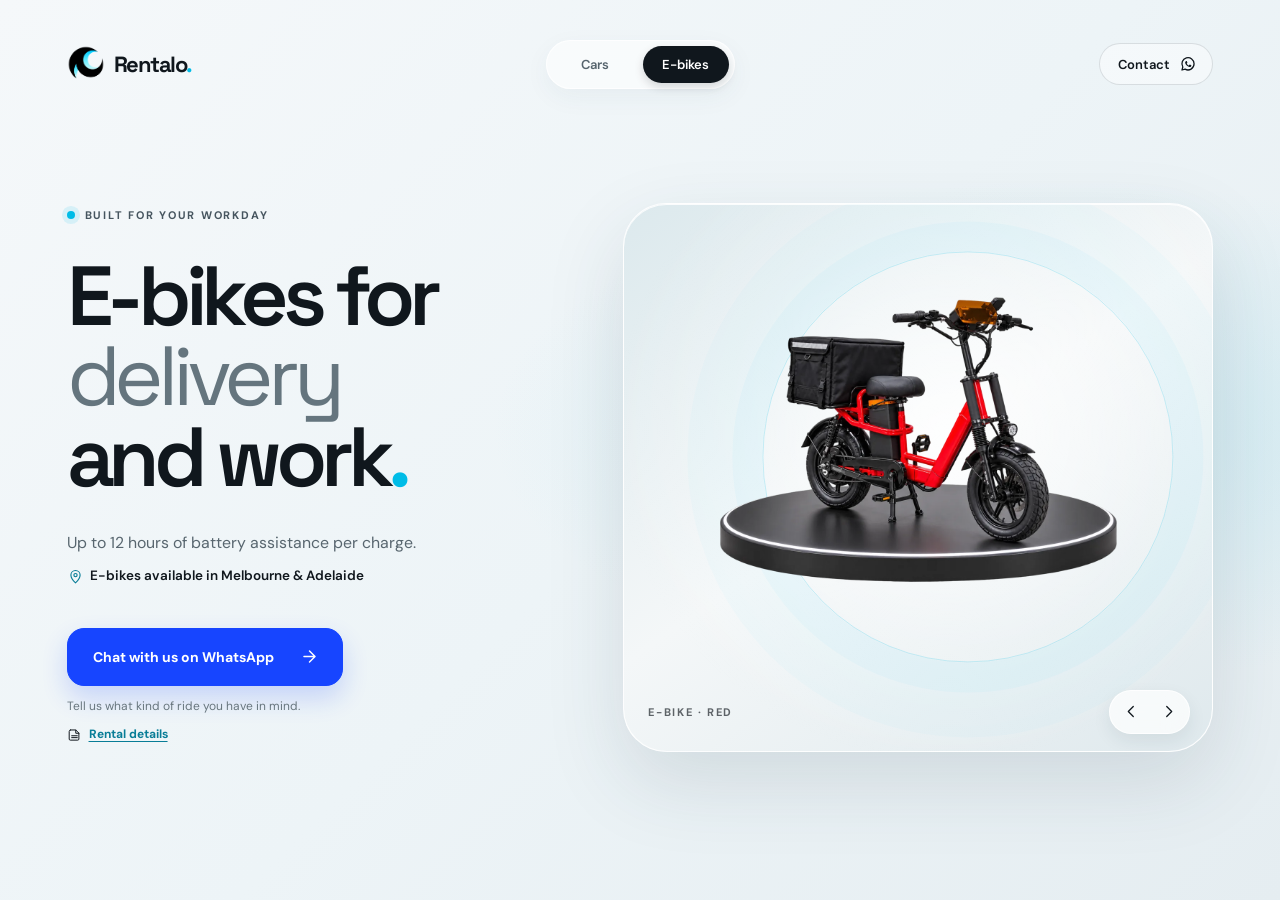
==== ebikes.html @ 45a4a7ac "Publish Rentalo website Cars (Melbourne) and e-bikes (Melbourne & Adelaide) pages, WebP photos, What" ====
<!doctype html>
<html lang="en">
  <head>
    <meta charset="UTF-8" />
    <meta name="viewport" content="width=device-width, initial-scale=1" />
    <meta name="theme-color" content="#edf4f7" />
    <meta name="description" content="E-bikes for delivery and work in Melbourne and Adelaide. Battery, charger, locks and helmet included. Message Rentalo on WhatsApp." />
    <title>E-bike Hire in Melbourne &amp; Adelaide — Rentalo</title>
    <meta property="og:type" content="website" />
    <meta property="og:site_name" content="Rentalo" />
    <meta property="og:locale" content="en_AU" />
    <meta property="og:title" content="E-bike Hire in Melbourne &amp; Adelaide — Rentalo" />
    <meta property="og:description" content="E-bikes for delivery and work in Melbourne and Adelaide. Battery, charger, locks and helmet included. Message Rentalo on WhatsApp." />
    <meta property="og:url" content="https://neozs.github.io/rentalo-website/ebikes.html" />
    <meta property="og:image" content="https://neozs.github.io/rentalo-website/og-image.jpg" />
    <meta property="og:image:width" content="1200" />
    <meta property="og:image:height" content="630" />
    <meta property="og:image:alt" content="Rentalo car and e-bike hire in Melbourne and Adelaide" />
    <meta name="twitter:card" content="summary_large_image" />
    <link rel="canonical" href="https://neozs.github.io/rentalo-website/ebikes.html" />
    <link rel="icon" href="RentalogoCircleWhiteBG.ico" type="image/x-icon" />
    <link rel="preconnect" href="https://fonts.googleapis.com" />
    <link rel="preconnect" href="https://fonts.gstatic.com" crossorigin />
    <link rel="stylesheet" href="https://fonts.googleapis.com/css2?family=DM+Sans:wght@400;500;600;700&family=Space+Grotesk:wght@400;500;600;700&display=swap" />
    <link rel="stylesheet" href="styles.css?v=10" />
  </head>
  <body data-page="ebikes">
    <div class="page-shell">
      <header class="site-header">
        <a class="brand" href="index.html" aria-label="Rentalo home">
          <span class="brand-mark"><img src="Logo.png" alt="" /></span>
          <span class="brand-name">Rentalo<span class="brand-period">.</span></span>
        </a>

        <nav class="main-nav" aria-label="Main navigation">
          <a class="nav-link" href="index.html">Cars</a>
          <a class="nav-link is-current" href="ebikes.html" aria-current="page">E-bikes</a>
        </nav>

        <details class="contact-menu">
          <summary class="contact-menu-trigger" aria-label="Choose a Rentalo WhatsApp contact">
            <span>Contact</span>
            <svg aria-hidden="true" viewBox="0 0 24 24" fill="none">
            <path d="M20.1 11.8a8.1 8.1 0 0 1-12 7.1L4 20l1.1-4a8.1 8.1 0 1 1 15-4.2Z" stroke="currentColor" stroke-width="1.7" stroke-linecap="round" stroke-linejoin="round" />
            <path d="M9 8.4c.2-.4.4-.4.7-.4h.4c.2 0 .3.1.4.4l.6 1.5c.1.2.1.4-.1.6l-.5.6c-.2.2-.2.4 0 .7.5.9 1.2 1.6 2.1 2.1.3.2.5.2.7-.1l.7-.8c.2-.2.4-.3.7-.2l1.5.7c.3.1.4.3.4.5 0 .4-.2 1.2-.8 1.6-.5.4-1.1.6-1.9.4-1-.2-2.3-.8-3.6-2-1.1-1-1.9-2.3-2.1-3.2-.2-.8 0-1.4.4-1.9.3-.4.7-.6.9-.6Z" fill="currentColor" />
            </svg>
          </summary>
          <div class="contact-menu-panel">
            <p class="contact-menu-title">Talk to our team</p>
            <a href="https://wa.me/61426760173?text=Hi%20Juan%2C%20I%E2%80%99m%20interested%20in%20renting%20from%20Rentalo.%20Could%20you%20help%20me%20with%20availability%20and%20pricing%3F" target="_blank" rel="noopener noreferrer">Juan Osorio <span>WhatsApp</span></a>
            <a href="https://wa.me/61426869382?text=Hi%20Natalia%2C%20I%E2%80%99m%20interested%20in%20renting%20from%20Rentalo.%20Could%20you%20help%20me%20with%20availability%20and%20pricing%3F" target="_blank" rel="noopener noreferrer">Natalia Osorio <span>WhatsApp</span></a>
          </div>
        </details>
      </header>

      <main class="hero ebike-hero" id="top">
        <p class="eyebrow hero-eyebrow"><span class="eyebrow-dot"></span> Built for your workday</p>
        <h1 class="hero-title">E-bikes for<br /><span class="title-accent">delivery</span><br />and work<span class="title-period">.</span></h1>
        <p class="hero-copy">Up to 12 hours of battery assistance per charge.<span class="hero-location"><svg aria-hidden="true" viewBox="0 0 24 24" fill="none"><path d="M12 21s-6.5-5.6-6.5-11a6.5 6.5 0 0 1 13 0c0 5.4-6.5 11-6.5 11Z" stroke="currentColor" stroke-width="1.6" stroke-linejoin="round"/><circle cx="12" cy="10" r="2.3" stroke="currentColor" stroke-width="1.6"/></svg>E-bikes available in Melbourne &amp; Adelaide</span></p>

        <div class="hero-actions" id="contact">
          <a class="primary-cta whatsapp-link" data-primary-inquiry href="#contact">
            <span>Chat with us on WhatsApp</span>
            <svg aria-hidden="true" viewBox="0 0 24 24" fill="none">
              <path d="M5 12h13M12 5l7 7-7 7" stroke="currentColor" stroke-width="1.8" stroke-linecap="round" stroke-linejoin="round" />
            </svg>
          </a>
          <span class="action-note">Tell us what kind of ride you have in mind.</span>
          <details class="rental-details">
            <summary><svg aria-hidden="true" viewBox="0 0 24 24" fill="none"><path d="M5 4.75h9l5 5v9.5A1.75 1.75 0 0 1 17.25 21h-12A1.75 1.75 0 0 1 3.5 19.25v-12A2.5 2.5 0 0 1 6 4.75Z" stroke="currentColor" stroke-width="1.6" stroke-linejoin="round"/><path d="M14 5v5h5M7.5 14h9M7.5 17h9" stroke="currentColor" stroke-width="1.6" stroke-linecap="round"/></svg>Rental details</summary>
            <div class="rental-details-panel">
              <div class="rental-panel-meta">
                <div class="rental-meta-item"><svg aria-hidden="true" viewBox="0 0 24 24" fill="none"><rect x="3.5" y="5" width="17" height="16" rx="2" stroke="currentColor" stroke-width="1.6"/><path d="M8 3v4M16 3v4M4 10h16M8 14h3M8 17h6" stroke="currentColor" stroke-width="1.6" stroke-linecap="round"/></svg><span><small>Minimum rental</small><strong>1 Month</strong></span></div>
                <div class="rental-meta-item"><svg aria-hidden="true" viewBox="0 0 24 24" fill="none"><path d="M12 3 20 6v5c0 5.2-3.3 8.4-8 10-4.7-1.6-8-4.8-8-10V6l8-3Z" stroke="currentColor" stroke-width="1.6" stroke-linejoin="round"/><path d="m8.5 12 2.2 2.2 4.8-4.8" stroke="currentColor" stroke-width="1.6" stroke-linecap="round" stroke-linejoin="round"/></svg><span><small>Security deposit</small><strong>Not required</strong></span></div>
              </div>
              <section class="rental-panel-section"><h2>Included with your e-bike</h2><ul class="rental-detail-list">
                <li><svg aria-hidden="true" viewBox="0 0 24 24" fill="none"><path d="M14.7 6.3a5 5 0 0 0-6.5 6.5L3.5 17.5a2.1 2.1 0 0 0 3 3l4.7-4.7a5 5 0 0 0 6.5-6.5L14.4 12l-2.5-2.5 2.8-3.2Z" stroke="currentColor" stroke-width="1.6" stroke-linecap="round" stroke-linejoin="round"/></svg>Maintenance and servicing</li>
                <li><svg aria-hidden="true" viewBox="0 0 24 24" fill="none"><circle cx="12" cy="12" r="8.5" stroke="currentColor" stroke-width="1.6"/><circle cx="12" cy="12" r="2.2" stroke="currentColor" stroke-width="1.6"/><path d="m6 6 3 4m9 8-3-4m3-8-3 4m-9 8 3-4" stroke="currentColor" stroke-width="1.6" stroke-linecap="round"/></svg>Tyre care and basic repairs</li>
                <li><svg aria-hidden="true" viewBox="0 0 24 24" fill="none"><rect x="3" y="7" width="17" height="10" rx="2" stroke="currentColor" stroke-width="1.6"/><path d="M20 10h2v4h-2M13 8.8l-3 4h3l-2 2.5" stroke="currentColor" stroke-width="1.6" stroke-linecap="round" stroke-linejoin="round"/></svg>Battery and charger</li>
                <li><svg aria-hidden="true" viewBox="0 0 24 24" fill="none"><rect x="5" y="10" width="14" height="11" rx="2" stroke="currentColor" stroke-width="1.6"/><path d="M8 10V7a4 4 0 0 1 8 0v3m-4 4v3" stroke="currentColor" stroke-width="1.6" stroke-linecap="round"/></svg>2 bike locks</li>
                <li><svg aria-hidden="true" viewBox="0 0 24 24" fill="none"><path d="M4 15a8 8 0 0 1 16 0v2H4v-2Z" stroke="currentColor" stroke-width="1.6" stroke-linejoin="round"/><path d="M3 17h18l-2 3H5l-2-3Z" stroke="currentColor" stroke-width="1.6" stroke-linejoin="round"/><path d="M8 10h8" stroke="currentColor" stroke-width="1.6" stroke-linecap="round"/></svg>Helmet</li>
                <li><svg aria-hidden="true" viewBox="0 0 24 24" fill="none"><path d="M6 3.5h9l4 4v13H6a2 2 0 0 1-2-2v-13a2 2 0 0 1 2-2Z" stroke="currentColor" stroke-width="1.6" stroke-linejoin="round"/><path d="M14 4v4h4M8 13h8M8 16h8" stroke="currentColor" stroke-width="1.6" stroke-linecap="round"/></svg>Agreement and condition report</li>
              </ul></section>
              <section class="rental-panel-section"><h2>To apply</h2><ul class="rental-detail-list">
                <li><svg aria-hidden="true" viewBox="0 0 24 24" fill="none"><rect x="3" y="5" width="18" height="14" rx="2" stroke="currentColor" stroke-width="1.6"/><circle cx="9" cy="11" r="2" stroke="currentColor" stroke-width="1.6"/><path d="M6 16c.7-1.5 1.7-2 3-2s2.3.5 3 2m3-6h3m-3 3h3" stroke="currentColor" stroke-width="1.6" stroke-linecap="round"/></svg>Photo ID or driver’s licence</li>
                <li><svg aria-hidden="true" viewBox="0 0 24 24" fill="none"><path d="M3 10 12 3l9 7v10a1 1 0 0 1-1 1H4a1 1 0 0 1-1-1V10Z" stroke="currentColor" stroke-width="1.6" stroke-linejoin="round"/><path d="M9 21v-7h6v7" stroke="currentColor" stroke-width="1.6" stroke-linejoin="round"/></svg>Proof of current address</li>
                <li><svg aria-hidden="true" viewBox="0 0 24 24" fill="none"><rect x="3" y="6" width="18" height="13" rx="2" stroke="currentColor" stroke-width="1.6"/><path d="M3 10h18M16 14.5h2" stroke="currentColor" stroke-width="1.6" stroke-linecap="round"/></svg>Proof of income or employment</li>
                <li><svg aria-hidden="true" viewBox="0 0 24 24" fill="none"><rect x="3" y="5" width="18" height="14" rx="2" stroke="currentColor" stroke-width="1.6"/><path d="m4 7 8 6 8-6" stroke="currentColor" stroke-width="1.6" stroke-linejoin="round"/></svg>Phone number and email</li>
              </ul></section>
              <p class="rental-quote-note">Great for commuting, deliveries, work, and getting around the city. Message us for current price, pickup location, and availability.</p>
            </div>
          </details>
        </div>

        <figure class="vehicle-stage ebike-stage" aria-label="Rentalo e-bikes" aria-roledescription="carousel">
          <div class="stage-orbit" aria-hidden="true"></div>
          <div class="carousel-viewport" data-carousel-viewport>
            <div class="carousel-track" data-carousel-track>
              <div class="vehicle-slide" role="group" aria-roledescription="slide" aria-label="1 of 2: Red e-bike" data-label="E-bike · red" data-inquiry-name="Red e-bike for delivery or work">
                <img class="vehicle-image" src="RedEbikeNewNOBG.webp" alt="Red cargo e-bike available through Rentalo" fetchpriority="high" draggable="false" />
              </div>
              <div class="vehicle-slide" role="group" aria-roledescription="slide" aria-label="2 of 2: White e-bike" data-label="E-bike · white" data-inquiry-name="White e-bike for delivery or work">
                <img class="vehicle-image" src="WhiteEbikeNewNOBG.webp" alt="White cargo e-bike available through Rentalo" loading="eager" draggable="false" />
              </div>
            </div>
          </div>
          <div class="carousel-footer">
            <span class="vehicle-label" data-carousel-label aria-live="polite">E-bike · Red</span>
            <div class="carousel-controls" aria-label="E-bike image controls">
              <button class="carousel-button" type="button" data-carousel-prev aria-label="Previous e-bike">
                <svg aria-hidden="true" viewBox="0 0 24 24" fill="none"><path d="m14.5 5-7 7 7 7" stroke="currentColor" stroke-width="1.8" stroke-linecap="round" stroke-linejoin="round" /></svg>
              </button>
              <button class="carousel-button" type="button" data-carousel-next aria-label="Next e-bike">
                <svg aria-hidden="true" viewBox="0 0 24 24" fill="none"><path d="m9.5 5 7 7-7 7" stroke="currentColor" stroke-width="1.8" stroke-linecap="round" stroke-linejoin="round" /></svg>
              </button>
            </div>
          </div>
        </figure>
      </main>
    </div>
    <script src="app.js?v=4" defer></script>
  </body>
</html>
---- styles.css ----
:root {
  color-scheme: light;
  --ink: #10171d;
  --muted: #58666f;
  --line: rgba(16, 34, 47, 0.13);
  --paper: #edf4f7;
  --cyan: #00bce7;
  --blue: #1745ff;
  --display: 'Space Grotesk', 'Arial', sans-serif;
  --body: 'DM Sans', 'Segoe UI', sans-serif;
}

* { box-sizing: border-box; }

html { min-width: 320px; background: var(--paper); }

body {
  min-width: 320px;
  min-height: 100svh;
  margin: 0;
  overflow-x: hidden;
  background:
    radial-gradient(ellipse at 83% 48%, rgba(133, 215, 234, 0.26), transparent 38%),
    linear-gradient(135deg, #f5f8fa 0%, var(--paper) 52%, #e5edf1 100%);
  color: var(--ink);
  font-family: var(--body);
  -webkit-font-smoothing: antialiased;
}

a { color: inherit; text-decoration: none; }

.page-shell {
  position: relative;
  display: flex;
  width: min(100%, 1720px);
  min-height: 100svh;
  flex-direction: column;
  margin: 0 auto;
  padding: clamp(18px, 2.9vw, 42px) clamp(22px, 5.2vw, 84px) clamp(18px, 2.4vw, 34px);
  isolation: isolate;
}

.site-header {
  display: grid;
  grid-template-columns: 1fr auto 1fr;
  align-items: center;
  min-height: 54px;
  z-index: 2;
  animation: settle-in 650ms cubic-bezier(.2,.75,.25,1) both;
}

.brand { display: inline-flex; width: fit-content; align-items: center; gap: 9px; }
.brand-mark { display: grid; width: 38px; height: 38px; place-items: center; }
.brand-mark img { display: block; width: 100%; height: 100%; object-fit: contain; mix-blend-mode: multiply; }
.brand-name { font-family: var(--display); font-size: 22px; font-weight: 700; letter-spacing: -1.5px; }
.brand-period { color: var(--cyan); }

.main-nav {
  display: flex;
  align-items: center;
  gap: 5px;
  padding: 5px;
  border: 1px solid rgba(255,255,255,.78);
  border-radius: 999px;
  background: rgba(255,255,255,.56);
  box-shadow: 0 8px 26px rgba(44, 73, 89, .05);
  backdrop-filter: blur(16px);
}

.nav-link { min-width: 86px; padding: 10px 17px; border-radius: 999px; color: #56646d; font-size: 13px; font-weight: 600; text-align: center; transition: color 180ms ease, background 180ms ease, transform 180ms ease; }
.nav-link:hover { color: var(--ink); transform: translateY(-1px); }
.nav-link.is-current { background: var(--ink); color: white; box-shadow: 0 4px 10px rgba(16, 23, 29, .16); }

.contact-menu { position: relative; justify-self: end; z-index: 4; }
.contact-menu-trigger {
  display: inline-flex;
  width: fit-content;
  align-items: center;
  gap: 9px;
  padding: 11px 15px 11px 18px;
  border: 1px solid rgba(16, 34, 47, .13);
  border-radius: 999px;
  background: rgba(255,255,255,.45);
  font-size: 13px;
  font-weight: 600;
  cursor: pointer;
  list-style: none;
  transition: color 180ms ease, background 180ms ease, border-color 180ms ease;
}
.contact-menu-trigger::-webkit-details-marker { display: none; }
.contact-menu-trigger:hover, .contact-menu[open] .contact-menu-trigger { border-color: var(--ink); background: var(--ink); color: white; }
.contact-menu-trigger svg { width: 18px; height: 18px; }
.contact-menu-panel { position: absolute; top: calc(100% + 12px); right: 0; z-index: 10; width: 248px; padding: 14px; border: 1px solid rgba(255,255,255,.92); border-radius: 18px; background: rgba(248,251,252,.97); box-shadow: 0 18px 48px rgba(36,61,74,.18); backdrop-filter: blur(18px); }
.contact-menu-title { margin: 2px 4px 9px; color: var(--muted); font-size: 11px; font-weight: 700; letter-spacing: .08em; text-transform: uppercase; }
.contact-menu-panel a { display: flex; align-items: center; justify-content: space-between; gap: 10px; padding: 11px 9px; border-radius: 10px; font-size: 13px; font-weight: 600; }
.contact-menu-panel a:hover { background: rgba(0,188,231,.1); }
.contact-menu-panel a span { color: #087d97; font-size: 11px; font-weight: 700; }

.hero {
  position: relative;
  display: grid;
  flex: 1;
  grid-template-columns: minmax(0, .91fr) minmax(0, 1.09fr);
  grid-template-rows: min-content min-content min-content min-content;
  grid-template-areas:
    'eyebrow visual'
    'title visual'
    'copy visual'
    'cta visual';
  align-content: center;
  align-items: center;
  column-gap: clamp(26px, 5vw, 78px);
  row-gap: 0;
  padding: clamp(25px, 4.4vh, 54px) 0 clamp(24px, 5vh, 58px);
}

.hero-eyebrow { grid-area: eyebrow; }
.eyebrow { display: inline-flex; align-items: center; gap: 10px; margin: 0 0 23px; color: #46555f; font-size: 11px; font-weight: 700; letter-spacing: .16em; text-transform: uppercase; }
.eyebrow-dot { width: 8px; height: 8px; border-radius: 50%; background: var(--cyan); box-shadow: 0 0 0 5px rgba(0,188,231,.12); }

.hero-title {
  grid-area: title;
  max-width: 670px;
  margin: 0;
  font-family: var(--display);
  font-size: clamp(54px, 6.55vw, 100px);
  font-weight: 600;
  letter-spacing: -.075em;
  line-height: .96;
  animation: settle-in 760ms 80ms cubic-bezier(.2,.75,.25,1) both;
}
.title-accent { color: #65757e; font-weight: 400; }
.title-period { color: var(--cyan); }

.hero-location { display: flex; align-items: center; gap: 6px; margin-top: 10px; color: var(--ink); font-size: .85em; font-weight: 600; }
.hero-location svg { width: 17px; height: 17px; flex: 0 0 auto; color: #087d97; }
.hero-copy { grid-area: copy; max-width: 390px; margin: 22px 0 0; color: var(--muted); font-size: clamp(15px, 1.24vw, 18px); line-height: 1.6; animation: settle-in 760ms 140ms cubic-bezier(.2,.75,.25,1) both; }
.hero-actions { grid-area: cta; display: flex; width: fit-content; flex-direction: column; align-items: flex-start; gap: 12px; margin-top: 30px; }
.rental-details { position: relative; }
.rental-details summary { display: inline-flex; align-items: center; gap: 7px; color: #087d97; font-size: 12px; font-weight: 700; text-decoration: underline; text-underline-offset: 3px; cursor: pointer; list-style: none; }
.rental-details summary::-webkit-details-marker { display: none; }
.rental-details summary svg { width: 15px; height: 15px; color: var(--ink); }
.rental-details[open] summary { color: var(--ink); }
.rental-details-panel { position: absolute; bottom: calc(100% + 12px); left: 0; z-index: 5; width: min(380px, calc(100vw - 36px)); max-height: min(72svh, 460px); overflow-y: auto; overscroll-behavior: contain; padding: 17px; border: 1px solid rgba(255,255,255,.94); border-radius: 18px; background: rgba(250,252,253,.98); box-shadow: 0 18px 46px rgba(36,61,74,.18); color: var(--ink); font-size: 13px; line-height: 1.4; scrollbar-color: rgba(16,23,29,.25) transparent; scrollbar-width: thin; }
.rental-panel-meta { display: grid; grid-template-columns: repeat(2, minmax(0, 1fr)); gap: 8px; margin-bottom: 15px; }
.rental-meta-item { display: flex; min-width: 0; align-items: center; gap: 8px; padding: 9px; border: 1px solid rgba(16,34,47,.09); border-radius: 12px; background: rgba(255,255,255,.72); }
.rental-meta-item > svg { width: 19px; height: 19px; flex: 0 0 auto; }
.rental-meta-item span { display: grid; gap: 1px; }
.rental-meta-item small { color: var(--muted); font-size: 11px; }
.rental-meta-item strong { font-size: 13px; }
.rental-panel-section + .rental-panel-section { margin-top: 14px; }
.rental-panel-section h2 { margin: 0 0 7px; color: var(--muted); font-size: 11px; font-weight: 700; letter-spacing: .1em; text-transform: uppercase; }
.rental-detail-list { display: grid; gap: 6px; margin: 0; padding: 0; list-style: none; }
.rental-detail-list li { display: flex; align-items: flex-start; gap: 8px; }
.rental-detail-list li > svg { width: 16px; height: 16px; flex: 0 0 16px; color: var(--ink); }
.rental-quote-note { margin: 14px 0 0; padding-top: 11px; border-top: 1px solid rgba(16,34,47,.1); color: var(--muted); font-size: 12px; }

.primary-cta {
  display: inline-flex;
  min-height: 58px;
  align-items: center;
  justify-content: center;
  gap: 26px;
  padding: 0 23px 0 25px;
  border: 1px solid var(--blue);
  border-radius: 17px;
  background: var(--blue);
  box-shadow: 0 12px 26px rgba(23, 69, 255, .19);
  color: #fff;
  font-size: 14px;
  font-weight: 700;
  transition: transform 220ms cubic-bezier(.2,.8,.25,1), box-shadow 220ms ease, background 220ms ease;
}
.primary-cta:hover { transform: translateY(-3px); background: #0e35df; box-shadow: 0 18px 32px rgba(23,69,255,.27); }
.primary-cta:active { transform: translateY(0) scale(.985); }
.primary-cta svg { width: 19px; height: 19px; transition: transform 220ms ease; }
.primary-cta:hover svg { transform: translateX(3px); }
.action-note { color: #68767e; font-size: 12px; }

.vehicle-stage {
  position: relative;
  grid-area: visual;
  display: grid;
  min-width: 0;
  height: clamp(300px, 61svh, 650px);
  min-height: 0;
  max-height: 650px;
  margin: 0;
  overflow: hidden;
  place-items: center;
  border: 1px solid rgba(255,255,255,.92);
  border-radius: clamp(26px, 3.4vw, 48px);
  background:
    radial-gradient(ellipse at 55% 42%, rgba(255,255,255,.88) 0%, rgba(255,255,255,.2) 48%, transparent 73%),
    linear-gradient(145deg, #dce9ed 0%, #f4f7f8 48%, #dfe9ed 100%);
  box-shadow: 0 30px 80px rgba(36, 61, 74, .13), inset 0 1px 0 rgba(255,255,255,.88);
  animation: settle-in 900ms 100ms cubic-bezier(.2,.75,.25,1) both;
  isolation: isolate;
}

.stage-orbit { position: absolute; z-index: 0; width: 70%; aspect-ratio: 1; border: 1px solid rgba(0,188,231,.2); border-radius: 50%; box-shadow: 0 0 0 30px rgba(0,188,231,.035), 0 0 0 75px rgba(0,188,231,.025); transform: translate(12%, -5%); pointer-events: none; }
.carousel-viewport { position: absolute; z-index: 1; inset: 4% 8% 18%; overflow: hidden; touch-action: pan-y; cursor: grab; }
.carousel-viewport:active { cursor: grabbing; }
.carousel-track { display: flex; width: 100%; height: 100%; transform: translateX(0); }
.carousel-track.is-animated { transition: transform 560ms cubic-bezier(.22,.72,.18,1); }
.vehicle-slide { display: grid; flex: 0 0 100%; width: 100%; height: 100%; min-width: 0; place-items: center; }
.vehicle-slide[data-label^="Hyundai"] { --image-scale: 1; --image-y: 0%; }
.ebike-stage .vehicle-image { --image-scale: .97; }
.vehicle-image { display: block; width: 90%; height: 90%; max-width: 100%; max-height: 100%; object-fit: contain; transform: translateY(var(--image-y, 0%)) scale(var(--image-scale, 1)); user-select: none; transition: transform 700ms cubic-bezier(.2,.7,.2,1); }
.vehicle-stage:hover .vehicle-image { transform: translateY(var(--image-y, 0%)) scale(calc(var(--image-scale, 1) * 1.025)); }
.carousel-footer { position: absolute; z-index: 2; right: 22px; bottom: 17px; left: 24px; display: flex; align-items: center; justify-content: space-between; gap: 12px; }
.vehicle-label { overflow: hidden; color: rgba(16,23,29,.66); font-size: 11px; font-weight: 700; letter-spacing: .15em; text-overflow: ellipsis; text-transform: uppercase; white-space: nowrap; }
.carousel-controls { display: inline-flex; flex: 0 0 auto; align-items: center; gap: 3px; padding: 4px; border: 1px solid rgba(255,255,255,.84); border-radius: 999px; background: rgba(255,255,255,.72); box-shadow: 0 7px 18px rgba(26,53,66,.08); backdrop-filter: blur(12px); }
.carousel-button { display: grid; width: 34px; height: 34px; padding: 0; place-items: center; border: 0; border-radius: 50%; background: transparent; color: var(--ink); cursor: pointer; transition: color 180ms ease, background 180ms ease, transform 180ms ease; }
.carousel-button:hover { background: var(--ink); color: white; transform: scale(1.05); }
.carousel-button svg { width: 17px; height: 17px; }

:focus-visible { outline: 3px solid #078caa; outline-offset: 4px; }

@keyframes settle-in {
  from { opacity: 0; transform: translateY(14px); }
  to { opacity: 1; transform: translateY(0); }
}

@media (min-width: 1440px) {
  .hero { column-gap: clamp(72px, 6vw, 112px); }
}

@media (max-width: 880px) {
  .page-shell { padding-inline: clamp(18px, 4vw, 34px); }
  .hero { column-gap: 28px; }
  .hero-title { font-size: clamp(52px, 7.2vw, 68px); }
  .vehicle-stage { min-height: 0; }
}

@media (max-width: 650px) {
  .page-shell { min-height: 100svh; padding: max(14px, env(safe-area-inset-top)) 18px max(16px, env(safe-area-inset-bottom)); }
  .site-header { grid-template-columns: 1fr auto 1fr; min-height: 46px; }
  .brand { gap: 7px; }
  .brand-mark { width: 32px; height: 32px; border-radius: 10px; }
  .brand-name { font-size: 19px; }
  .main-nav { gap: 1px; padding: 3px; }
  .nav-link { min-width: 58px; padding: 8px 10px; font-size: 11px; }
  .contact-menu-trigger { gap: 0; padding: 9px; border-radius: 50%; }
  .contact-menu-trigger span { position: absolute; width: 1px; height: 1px; overflow: hidden; clip: rect(0,0,0,0); white-space: nowrap; }
  .contact-menu-trigger svg { width: 17px; height: 17px; }
  .contact-menu-panel { width: min(248px, calc(100vw - 36px)); }
  .hero {
    flex: 1;
    grid-template-columns: minmax(0, 1fr);
    grid-template-rows: min-content min-content auto min-content min-content;
    grid-template-areas: 'eyebrow' 'title' 'visual' 'copy' 'cta';
    align-content: center;
    row-gap: 0;
    padding: clamp(14px, 2.8svh, 24px) 0 0;
  }
  .eyebrow { gap: 9px; margin-bottom: 11px; font-size: 10px; letter-spacing: .15em; }
  .eyebrow-dot { width: 7px; height: 7px; }
  .hero-title { max-width: 100%; font-size: clamp(42px, 11.8vw, 66px); line-height: .94; }
  .hero-copy { max-width: 440px; margin-top: 12px; font-size: 14px; line-height: 1.45; }
  .hero-actions { width: 100%; gap: 8px; margin-top: 15px; }
  .primary-cta { width: 100%; min-height: 54px; justify-content: space-between; padding-inline: 19px; border-radius: 15px; font-size: 13px; }
  .action-note { font-size: 11px; }
  .vehicle-stage { display: grid; grid-template-rows: minmax(0, 1fr) auto; justify-items: stretch; align-items: stretch; width: 100%; height: clamp(202px, 34svh, 260px); min-height: 0; max-height: none; margin: 14px 0 0; border-radius: 24px; }
  .stage-orbit { transform: translateY(-5%); }
  .carousel-viewport { position: relative; inset: auto; grid-row: 1; width: auto; height: auto; min-height: 0; margin: 8px 10px 0; }
  .carousel-track, .vehicle-slide { height: 100%; min-height: 0; }
  .vehicle-slide[data-label^="Hyundai"] { --image-y: 0%; }
  .vehicle-image { width: 92%; height: 92%; object-position: center; }
  .carousel-footer { position: relative; grid-row: 2; right: auto; bottom: auto; left: auto; width: 100%; min-height: 44px; padding: 4px 12px 8px; gap: 6px; }
  .vehicle-label { max-width: 50%; font-size: 10px; letter-spacing: .1em; }
  .carousel-controls { gap: 2px; padding: 3px; }
  .carousel-button { width: 32px; height: 32px; }
}

@media (max-height: 720px) and (min-width: 651px) {
  .page-shell { padding-top: 16px; padding-bottom: 16px; }
  .site-header { min-height: 42px; }
  .hero { padding-block: 14px; }
  .eyebrow { margin-bottom: 14px; }
  .hero-title { font-size: clamp(48px, 5.5vw, 72px); }
  .hero-copy { margin-top: 13px; font-size: 15px; }
  .hero-actions { margin-top: 18px; }
  .vehicle-stage { min-height: 0; }
}

@media (max-height: 740px) and (max-width: 650px) {
  .page-shell { padding-top: max(10px, env(safe-area-inset-top)); padding-bottom: max(10px, env(safe-area-inset-bottom)); }
  .site-header { min-height: 40px; }
  .hero { padding-top: 9px; grid-template-rows: min-content min-content auto min-content min-content; }
  .eyebrow { margin-bottom: 8px; }
  .hero-title { font-size: clamp(38px, 10.7vw, 54px); }
  .vehicle-stage { height: clamp(202px, 34svh, 230px); margin-top: 10px; }
  .hero-copy { margin-top: 8px; font-size: 13px; }
  .hero-actions { margin-top: 10px; }
  .primary-cta { min-height: 48px; }
  .hero-location { margin-top: 5px; }
  .action-note { display: none; }
}

@media (prefers-reduced-motion: reduce) {
  *, *::before, *::after { scroll-behavior: auto !important; animation-duration: .01ms !important; animation-iteration-count: 1 !important; transition-duration: .01ms !important; }
}
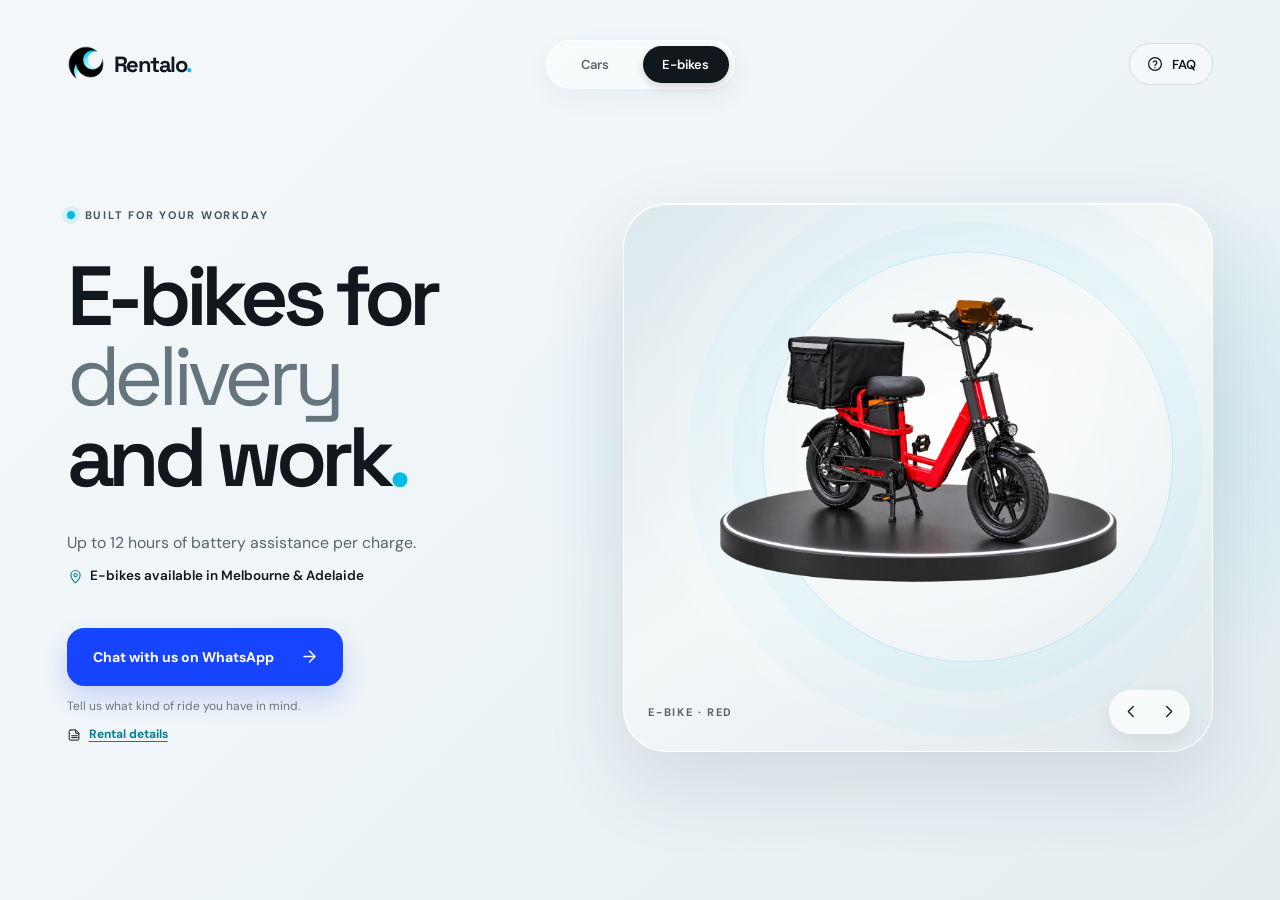
==== commit bf0f65c0: "Add FAQ dialog and organise project into assets folders - Replace the header Contact menu with an FA" ====
--- a/ebikes.html
+++ b/ebikes.html
@@ -12,23 +12,23 @@
     <meta property="og:title" content="E-bike Hire in Melbourne &amp; Adelaide — Rentalo" />
     <meta property="og:description" content="E-bikes for delivery and work in Melbourne and Adelaide. Battery, charger, locks and helmet included. Message Rentalo on WhatsApp." />
     <meta property="og:url" content="https://neozs.github.io/rentalo-website/ebikes.html" />
-    <meta property="og:image" content="https://neozs.github.io/rentalo-website/og-image.jpg" />
+    <meta property="og:image" content="https://neozs.github.io/rentalo-website/assets/img/og-image.jpg" />
     <meta property="og:image:width" content="1200" />
     <meta property="og:image:height" content="630" />
     <meta property="og:image:alt" content="Rentalo car and e-bike hire in Melbourne and Adelaide" />
     <meta name="twitter:card" content="summary_large_image" />
     <link rel="canonical" href="https://neozs.github.io/rentalo-website/ebikes.html" />
-    <link rel="icon" href="RentalogoCircleWhiteBG.ico" type="image/x-icon" />
+    <link rel="icon" href="assets/img/brand/favicon.ico" type="image/x-icon" />
     <link rel="preconnect" href="https://fonts.googleapis.com" />
     <link rel="preconnect" href="https://fonts.gstatic.com" crossorigin />
     <link rel="stylesheet" href="https://fonts.googleapis.com/css2?family=DM+Sans:wght@400;500;600;700&family=Space+Grotesk:wght@400;500;600;700&display=swap" />
-    <link rel="stylesheet" href="styles.css?v=10" />
+    <link rel="stylesheet" href="assets/css/styles.css?v=11" />
   </head>
   <body data-page="ebikes">
     <div class="page-shell">
       <header class="site-header">
         <a class="brand" href="index.html" aria-label="Rentalo home">
-          <span class="brand-mark"><img src="Logo.png" alt="" /></span>
+          <span class="brand-mark"><img src="assets/img/brand/logo.png" alt="" width="38" height="38" /></span>
           <span class="brand-name">Rentalo<span class="brand-period">.</span></span>
         </a>
 
@@ -37,20 +37,10 @@
           <a class="nav-link is-current" href="ebikes.html" aria-current="page">E-bikes</a>
         </nav>
 
-        <details class="contact-menu">
-          <summary class="contact-menu-trigger" aria-label="Choose a Rentalo WhatsApp contact">
-            <span>Contact</span>
-            <svg aria-hidden="true" viewBox="0 0 24 24" fill="none">
-            <path d="M20.1 11.8a8.1 8.1 0 0 1-12 7.1L4 20l1.1-4a8.1 8.1 0 1 1 15-4.2Z" stroke="currentColor" stroke-width="1.7" stroke-linecap="round" stroke-linejoin="round" />
-            <path d="M9 8.4c.2-.4.4-.4.7-.4h.4c.2 0 .3.1.4.4l.6 1.5c.1.2.1.4-.1.6l-.5.6c-.2.2-.2.4 0 .7.5.9 1.2 1.6 2.1 2.1.3.2.5.2.7-.1l.7-.8c.2-.2.4-.3.7-.2l1.5.7c.3.1.4.3.4.5 0 .4-.2 1.2-.8 1.6-.5.4-1.1.6-1.9.4-1-.2-2.3-.8-3.6-2-1.1-1-1.9-2.3-2.1-3.2-.2-.8 0-1.4.4-1.9.3-.4.7-.6.9-.6Z" fill="currentColor" />
-            </svg>
-          </summary>
-          <div class="contact-menu-panel">
-            <p class="contact-menu-title">Talk to our team</p>
-            <a href="https://wa.me/61426760173?text=Hi%20Juan%2C%20I%E2%80%99m%20interested%20in%20renting%20from%20Rentalo.%20Could%20you%20help%20me%20with%20availability%20and%20pricing%3F" target="_blank" rel="noopener noreferrer">Juan Osorio <span>WhatsApp</span></a>
-            <a href="https://wa.me/61426869382?text=Hi%20Natalia%2C%20I%E2%80%99m%20interested%20in%20renting%20from%20Rentalo.%20Could%20you%20help%20me%20with%20availability%20and%20pricing%3F" target="_blank" rel="noopener noreferrer">Natalia Osorio <span>WhatsApp</span></a>
-          </div>
-        </details>
+        <button class="header-action" type="button" command="show-modal" commandfor="faq">
+          <svg aria-hidden="true" viewBox="0 0 24 24" fill="none"><circle cx="12" cy="12" r="8.5" stroke="currentColor" stroke-width="1.7"/><path d="M9.6 9.4a2.5 2.5 0 0 1 4.8.9c0 1.7-2.4 2.1-2.4 3.6" stroke="currentColor" stroke-width="1.7" stroke-linecap="round"/><circle cx="12" cy="16.9" r=".9" fill="currentColor"/></svg>
+          <span>FAQ</span>
+        </button>
       </header>
 
       <main class="hero ebike-hero" id="top">
@@ -97,10 +87,10 @@
           <div class="carousel-viewport" data-carousel-viewport>
             <div class="carousel-track" data-carousel-track>
               <div class="vehicle-slide" role="group" aria-roledescription="slide" aria-label="1 of 2: Red e-bike" data-label="E-bike · red" data-inquiry-name="Red e-bike for delivery or work">
-                <img class="vehicle-image" src="RedEbikeNewNOBG.webp" alt="Red cargo e-bike available through Rentalo" fetchpriority="high" draggable="false" />
+                <img class="vehicle-image" src="assets/img/ebikes/ebike-red.webp" alt="Red cargo e-bike available through Rentalo" width="1200" height="800" fetchpriority="high" draggable="false" />
               </div>
               <div class="vehicle-slide" role="group" aria-roledescription="slide" aria-label="2 of 2: White e-bike" data-label="E-bike · white" data-inquiry-name="White e-bike for delivery or work">
-                <img class="vehicle-image" src="WhiteEbikeNewNOBG.webp" alt="White cargo e-bike available through Rentalo" loading="eager" draggable="false" />
+                <img class="vehicle-image" src="assets/img/ebikes/ebike-white.webp" alt="White cargo e-bike available through Rentalo" width="1200" height="800" fetchpriority="low" draggable="false" />
               </div>
             </div>
           </div>
@@ -118,6 +108,56 @@
         </figure>
       </main>
     </div>
-    <script src="app.js?v=4" defer></script>
+
+    <dialog class="faq-dialog" id="faq" closedby="any" aria-labelledby="faq-title">
+      <div class="faq-head">
+        <h2 id="faq-title">E-bike hire questions</h2>
+        <form method="dialog">
+          <button class="faq-close" type="submit" aria-label="Close" autofocus><svg aria-hidden="true" viewBox="0 0 24 24" fill="none"><path d="m6 6 12 12M18 6 6 18" stroke="currentColor" stroke-width="1.8" stroke-linecap="round"/></svg></button>
+        </form>
+      </div>
+      <div class="faq-body">
+        <div class="faq-list">
+        <details>
+          <summary>How much does it cost?</summary>
+          <p>From $65 per week. Message us for the current price.</p>
+        </details>
+        <details>
+          <summary>What is the minimum rental?</summary>
+          <p>1 month.</p>
+        </details>
+        <details>
+          <summary>Is there a bond?</summary>
+          <p>No bond is required for e-bikes.</p>
+        </details>
+        <details>
+          <summary>Where do I pick up the e-bike?</summary>
+          <p>Southbank in Melbourne, or Brooklyn Park in Adelaide.</p>
+        </details>
+        <details>
+          <summary>How soon can I start?</summary>
+          <p>As soon as the day after you apply.</p>
+        </details>
+        <details>
+          <summary>Can I use the e-bike for delivery work?</summary>
+          <p>Yes. Our e-bikes are built for delivery and work, with up to 12 hours of battery assistance per charge.</p>
+        </details>
+        <details>
+          <summary>Is there a distance limit?</summary>
+          <p>No, ride as much as you need.</p>
+        </details>
+        <details>
+          <summary>What if the e-bike breaks down?</summary>
+          <p>Message us on WhatsApp straight away. Tyre care and basic repairs are included, and we’ll get you riding again as quickly as possible.</p>
+        </details>
+        </div>
+        <div class="faq-contact">
+          <p class="faq-contact-title">Still have a question? Talk to our team</p>
+          <a href="https://wa.me/61426760173?text=Hi%20Juan%2C%20I%E2%80%99m%20interested%20in%20renting%20from%20Rentalo.%20Could%20you%20help%20me%20with%20availability%20and%20pricing%3F" target="_blank" rel="noopener noreferrer">Juan Osorio <span>WhatsApp</span></a>
+          <a href="https://wa.me/61426869382?text=Hi%20Natalia%2C%20I%E2%80%99m%20interested%20in%20renting%20from%20Rentalo.%20Could%20you%20help%20me%20with%20availability%20and%20pricing%3F" target="_blank" rel="noopener noreferrer">Natalia Osorio <span>WhatsApp</span></a>
+        </div>
+      </div>
+    </dialog>
+    <script src="assets/js/app.js?v=5" defer></script>
   </body>
 </html>
--- a/assets/css/styles.css
+++ b/assets/css/styles.css
@@ -0,0 +1,358 @@
+:root {
+  color-scheme: light;
+  --ink: #10171d;
+  --muted: #58666f;
+  --line: rgba(16, 34, 47, 0.13);
+  --paper: #edf4f7;
+  --cyan: #00bce7;
+  --blue: #1745ff;
+  --display: 'Space Grotesk', 'Arial', sans-serif;
+  --body: 'DM Sans', 'Segoe UI', sans-serif;
+}
+
+* { box-sizing: border-box; }
+
+html { min-width: 320px; background: var(--paper); }
+
+body {
+  min-width: 320px;
+  min-height: 100svh;
+  margin: 0;
+  overflow-x: hidden;
+  background:
+    radial-gradient(ellipse at 83% 48%, rgba(133, 215, 234, 0.26), transparent 38%),
+    linear-gradient(135deg, #f5f8fa 0%, var(--paper) 52%, #e5edf1 100%);
+  color: var(--ink);
+  font-family: var(--body);
+  -webkit-font-smoothing: antialiased;
+}
+
+a { color: inherit; text-decoration: none; }
+
+.page-shell {
+  position: relative;
+  display: flex;
+  width: min(100%, 1720px);
+  min-height: 100svh;
+  flex-direction: column;
+  margin: 0 auto;
+  padding: clamp(18px, 2.9vw, 42px) clamp(22px, 5.2vw, 84px) clamp(18px, 2.4vw, 34px);
+  isolation: isolate;
+}
+
+.site-header {
+  display: grid;
+  grid-template-columns: 1fr auto 1fr;
+  align-items: center;
+  min-height: 54px;
+  z-index: 2;
+  animation: settle-in 650ms cubic-bezier(.2,.75,.25,1) both;
+}
+
+.brand { display: inline-flex; width: fit-content; align-items: center; gap: 9px; }
+.brand-mark { display: grid; width: 38px; height: 38px; place-items: center; }
+.brand-mark img { display: block; width: 100%; height: 100%; object-fit: contain; mix-blend-mode: multiply; }
+.brand-name { font-family: var(--display); font-size: 22px; font-weight: 700; letter-spacing: -1.5px; }
+.brand-period { color: var(--cyan); }
+
+.main-nav {
+  display: flex;
+  align-items: center;
+  gap: 5px;
+  padding: 5px;
+  border: 1px solid rgba(255,255,255,.78);
+  border-radius: 999px;
+  background: rgba(255,255,255,.56);
+  box-shadow: 0 8px 26px rgba(44, 73, 89, .05);
+  backdrop-filter: blur(16px);
+}
+
+.nav-link { min-width: 86px; padding: 10px 17px; border-radius: 999px; color: #56646d; font-size: 13px; font-weight: 600; text-align: center; transition: color 180ms ease, background 180ms ease, transform 180ms ease; }
+.nav-link:hover { color: var(--ink); transform: translateY(-1px); }
+.nav-link.is-current { background: var(--ink); color: white; box-shadow: 0 4px 10px rgba(16, 23, 29, .16); }
+
+.header-action {
+  display: inline-flex;
+  width: fit-content;
+  justify-self: end;
+  align-items: center;
+  gap: 8px;
+  padding: 11px 16px;
+  border: 1px solid rgba(16, 34, 47, .13);
+  border-radius: 999px;
+  background: rgba(255,255,255,.45);
+  color: var(--ink);
+  font: inherit;
+  font-size: 13px;
+  font-weight: 600;
+  cursor: pointer;
+  transition: color 180ms ease, background 180ms ease, border-color 180ms ease;
+}
+.header-action:hover { border-color: var(--ink); background: var(--ink); color: white; }
+.header-action svg { width: 18px; height: 18px; }
+
+/* FAQ dialog (native <dialog>, opened with showModal) */
+.faq-dialog {
+  width: min(540px, calc(100vw - 32px));
+  max-height: min(86svh, 720px);
+  padding: 0;
+  border: 1px solid rgba(255,255,255,.94);
+  border-radius: 22px;
+  background: #f8fbfc;
+  color: var(--ink);
+  box-shadow: 0 24px 64px rgba(16, 34, 47, .24);
+}
+.faq-dialog[open] { display: flex; flex-direction: column; }
+dialog:modal { overscroll-behavior: contain; }
+dialog::backdrop { overflow: hidden; overscroll-behavior: contain; background: rgba(16, 23, 29, .38); backdrop-filter: blur(3px); }
+.faq-head { display: flex; align-items: center; justify-content: space-between; gap: 12px; padding: 18px 18px 14px 22px; border-bottom: 1px solid var(--line); }
+.faq-head h2 { margin: 0; font-family: var(--display); font-size: 20px; font-weight: 600; letter-spacing: -.03em; }
+.faq-head form { margin: 0; }
+.faq-close { display: grid; width: 40px; height: 40px; padding: 0; place-items: center; border: 0; border-radius: 50%; background: rgba(16,34,47,.06); color: var(--ink); cursor: pointer; }
+.faq-close:hover { background: var(--ink); color: white; }
+.faq-close svg { width: 18px; height: 18px; }
+.faq-body { overflow-y: auto; overscroll-behavior: contain; padding: 6px 22px 22px; scrollbar-color: rgba(16,23,29,.25) transparent; scrollbar-width: thin; }
+.faq-list details { border-bottom: 1px solid var(--line); }
+.faq-list summary {
+  display: flex;
+  align-items: center;
+  gap: 10px;
+  padding: 15px 0;
+  font-size: 15px;
+  font-weight: 600;
+  line-height: 1.35;
+  list-style: none;
+  cursor: pointer;
+}
+.faq-list summary::-webkit-details-marker { display: none; }
+.faq-list summary::before {
+  content: "";
+  width: 1em;
+  height: 1em;
+  flex-shrink: 0;
+  background-color: #087d97;
+  mask: url("data:image/svg+xml,%3Csvg xmlns='http://www.w3.org/2000/svg' viewBox='0 0 24 24' fill='none' stroke='black' stroke-width='2.4' stroke-linecap='round' stroke-linejoin='round'%3E%3Cpath d='m6 9 6 6 6-6'/%3E%3C/svg%3E") no-repeat center / contain;
+  rotate: -90deg;
+}
+.faq-list details[open] > summary::before { rotate: 0deg; }
+.faq-list summary:hover { color: #087d97; }
+.faq-list p { margin: 0; padding: 0 0 16px calc(1em + 10px); color: var(--muted); font-size: 14px; line-height: 1.55; }
+.faq-list details::details-content { interpolate-size: allow-keywords; overflow: clip; contain: layout; }
+.faq-list details:not([open])::details-content { block-size: 0; }
+@media (prefers-reduced-motion: no-preference) {
+  .faq-list summary::before { transition: rotate .2s; }
+  .faq-list details::details-content { transition: block-size, content-visibility, display; transition-duration: .3s; transition-timing-function: ease-in-out; transition-behavior: allow-discrete; }
+}
+.faq-contact { display: grid; gap: 4px; margin-top: 18px; padding: 14px; border-radius: 16px; background: rgba(0,188,231,.07); }
+.faq-contact-title { margin: 0 4px 6px; color: var(--muted); font-size: 12px; font-weight: 700; letter-spacing: .06em; text-transform: uppercase; }
+.faq-contact a { display: flex; align-items: center; justify-content: space-between; gap: 10px; padding: 11px 10px; border-radius: 10px; background: white; font-size: 14px; font-weight: 600; }
+.faq-contact a:hover { background: var(--ink); color: white; }
+.faq-contact a span { color: #087d97; font-size: 12px; font-weight: 700; }
+.faq-contact a:hover span { color: var(--cyan); }
+
+.hero {
+  position: relative;
+  display: grid;
+  flex: 1;
+  grid-template-columns: minmax(0, .91fr) minmax(0, 1.09fr);
+  grid-template-rows: min-content min-content min-content min-content;
+  grid-template-areas:
+    'eyebrow visual'
+    'title visual'
+    'copy visual'
+    'cta visual';
+  align-content: center;
+  align-items: center;
+  column-gap: clamp(26px, 5vw, 78px);
+  row-gap: 0;
+  padding: clamp(25px, 4.4vh, 54px) 0 clamp(24px, 5vh, 58px);
+}
+
+.hero-eyebrow { grid-area: eyebrow; }
+.eyebrow { display: inline-flex; align-items: center; gap: 10px; margin: 0 0 23px; color: #46555f; font-size: 11px; font-weight: 700; letter-spacing: .16em; text-transform: uppercase; }
+.eyebrow-dot { width: 8px; height: 8px; border-radius: 50%; background: var(--cyan); box-shadow: 0 0 0 5px rgba(0,188,231,.12); }
+
+.hero-title {
+  grid-area: title;
+  max-width: 670px;
+  margin: 0;
+  font-family: var(--display);
+  font-size: clamp(54px, 6.55vw, 100px);
+  font-weight: 600;
+  letter-spacing: -.075em;
+  line-height: .96;
+  animation: settle-in 760ms 80ms cubic-bezier(.2,.75,.25,1) both;
+}
+.title-accent { color: #65757e; font-weight: 400; }
+.title-period { color: var(--cyan); }
+
+.hero-location { display: flex; align-items: center; gap: 6px; margin-top: 10px; color: var(--ink); font-size: .85em; font-weight: 600; }
+.hero-location svg { width: 17px; height: 17px; flex: 0 0 auto; color: #087d97; }
+.hero-copy { grid-area: copy; max-width: 390px; margin: 22px 0 0; color: var(--muted); font-size: clamp(15px, 1.24vw, 18px); line-height: 1.6; animation: settle-in 760ms 140ms cubic-bezier(.2,.75,.25,1) both; }
+.hero-actions { grid-area: cta; display: flex; width: fit-content; flex-direction: column; align-items: flex-start; gap: 12px; margin-top: 30px; }
+.rental-details { position: relative; }
+.rental-details summary { display: inline-flex; align-items: center; gap: 7px; color: #087d97; font-size: 12px; font-weight: 700; text-decoration: underline; text-underline-offset: 3px; cursor: pointer; list-style: none; }
+.rental-details summary::-webkit-details-marker { display: none; }
+.rental-details summary svg { width: 15px; height: 15px; color: var(--ink); }
+.rental-details[open] summary { color: var(--ink); }
+.rental-details-panel { position: absolute; bottom: calc(100% + 12px); left: 0; z-index: 5; width: min(380px, calc(100vw - 36px)); max-height: min(72svh, 460px); overflow-y: auto; overscroll-behavior: contain; padding: 17px; border: 1px solid rgba(255,255,255,.94); border-radius: 18px; background: rgba(250,252,253,.98); box-shadow: 0 18px 46px rgba(36,61,74,.18); color: var(--ink); font-size: 13px; line-height: 1.4; scrollbar-color: rgba(16,23,29,.25) transparent; scrollbar-width: thin; }
+.rental-panel-meta { display: grid; grid-template-columns: repeat(2, minmax(0, 1fr)); gap: 8px; margin-bottom: 15px; }
+.rental-meta-item { display: flex; min-width: 0; align-items: center; gap: 8px; padding: 9px; border: 1px solid rgba(16,34,47,.09); border-radius: 12px; background: rgba(255,255,255,.72); }
+.rental-meta-item > svg { width: 19px; height: 19px; flex: 0 0 auto; }
+.rental-meta-item span { display: grid; gap: 1px; }
+.rental-meta-item small { color: var(--muted); font-size: 11px; }
+.rental-meta-item strong { font-size: 13px; }
+.rental-panel-section + .rental-panel-section { margin-top: 14px; }
+.rental-panel-section h2 { margin: 0 0 7px; color: var(--muted); font-size: 11px; font-weight: 700; letter-spacing: .1em; text-transform: uppercase; }
+.rental-detail-list { display: grid; gap: 6px; margin: 0; padding: 0; list-style: none; }
+.rental-detail-list li { display: flex; align-items: flex-start; gap: 8px; }
+.rental-detail-list li > svg { width: 16px; height: 16px; flex: 0 0 16px; color: var(--ink); }
+.rental-quote-note { margin: 14px 0 0; padding-top: 11px; border-top: 1px solid rgba(16,34,47,.1); color: var(--muted); font-size: 12px; }
+
+.primary-cta {
+  display: inline-flex;
+  min-height: 58px;
+  align-items: center;
+  justify-content: center;
+  gap: 26px;
+  padding: 0 23px 0 25px;
+  border: 1px solid var(--blue);
+  border-radius: 17px;
+  background: var(--blue);
+  box-shadow: 0 12px 26px rgba(23, 69, 255, .19);
+  color: #fff;
+  font-size: 14px;
+  font-weight: 700;
+  transition: transform 220ms cubic-bezier(.2,.8,.25,1), box-shadow 220ms ease, background 220ms ease;
+}
+.primary-cta:hover { transform: translateY(-3px); background: #0e35df; box-shadow: 0 18px 32px rgba(23,69,255,.27); }
+.primary-cta:active { transform: translateY(0) scale(.985); }
+.primary-cta svg { width: 19px; height: 19px; transition: transform 220ms ease; }
+.primary-cta:hover svg { transform: translateX(3px); }
+.action-note { color: #68767e; font-size: 12px; }
+
+.vehicle-stage {
+  position: relative;
+  grid-area: visual;
+  display: grid;
+  min-width: 0;
+  height: clamp(300px, 61svh, 650px);
+  min-height: 0;
+  max-height: 650px;
+  margin: 0;
+  overflow: hidden;
+  place-items: center;
+  border: 1px solid rgba(255,255,255,.92);
+  border-radius: clamp(26px, 3.4vw, 48px);
+  background:
+    radial-gradient(ellipse at 55% 42%, rgba(255,255,255,.88) 0%, rgba(255,255,255,.2) 48%, transparent 73%),
+    linear-gradient(145deg, #dce9ed 0%, #f4f7f8 48%, #dfe9ed 100%);
+  box-shadow: 0 30px 80px rgba(36, 61, 74, .13), inset 0 1px 0 rgba(255,255,255,.88);
+  animation: settle-in 900ms 100ms cubic-bezier(.2,.75,.25,1) both;
+  isolation: isolate;
+}
+
+.stage-orbit { position: absolute; z-index: 0; width: 70%; aspect-ratio: 1; border: 1px solid rgba(0,188,231,.2); border-radius: 50%; box-shadow: 0 0 0 30px rgba(0,188,231,.035), 0 0 0 75px rgba(0,188,231,.025); transform: translate(12%, -5%); pointer-events: none; }
+.carousel-viewport { position: absolute; z-index: 1; inset: 4% 8% 18%; overflow: hidden; touch-action: pan-y; cursor: grab; }
+.carousel-viewport:active { cursor: grabbing; }
+.carousel-track { display: flex; width: 100%; height: 100%; transform: translateX(0); }
+.carousel-track.is-animated { transition: transform 560ms cubic-bezier(.22,.72,.18,1); }
+.vehicle-slide { display: grid; flex: 0 0 100%; width: 100%; height: 100%; min-width: 0; place-items: center; }
+.vehicle-slide[data-label^="Hyundai"] { --image-scale: 1; --image-y: 0%; }
+.ebike-stage .vehicle-image { --image-scale: .97; }
+.vehicle-image { display: block; width: 90%; height: 90%; max-width: 100%; max-height: 100%; object-fit: contain; transform: translateY(var(--image-y, 0%)) scale(var(--image-scale, 1)); user-select: none; transition: transform 700ms cubic-bezier(.2,.7,.2,1); }
+.vehicle-stage:hover .vehicle-image { transform: translateY(var(--image-y, 0%)) scale(calc(var(--image-scale, 1) * 1.025)); }
+.carousel-footer { position: absolute; z-index: 2; right: 22px; bottom: 17px; left: 24px; display: flex; align-items: center; justify-content: space-between; gap: 12px; }
+.vehicle-label { overflow: hidden; color: rgba(16,23,29,.66); font-size: 11px; font-weight: 700; letter-spacing: .15em; text-overflow: ellipsis; text-transform: uppercase; white-space: nowrap; }
+.carousel-controls { display: inline-flex; flex: 0 0 auto; align-items: center; gap: 3px; padding: 4px; border: 1px solid rgba(255,255,255,.84); border-radius: 999px; background: rgba(255,255,255,.72); box-shadow: 0 7px 18px rgba(26,53,66,.08); backdrop-filter: blur(12px); }
+.carousel-button { display: grid; width: 34px; height: 34px; padding: 0; place-items: center; border: 0; border-radius: 50%; background: transparent; color: var(--ink); cursor: pointer; transition: color 180ms ease, background 180ms ease, transform 180ms ease; }
+.carousel-button:hover { background: var(--ink); color: white; transform: scale(1.05); }
+.carousel-button svg { width: 17px; height: 17px; }
+
+:focus-visible { outline: 3px solid #078caa; outline-offset: 4px; }
+
+@keyframes settle-in {
+  from { opacity: 0; transform: translateY(14px); }
+  to { opacity: 1; transform: translateY(0); }
+}
+
+@media (min-width: 1440px) {
+  .hero { column-gap: clamp(72px, 6vw, 112px); }
+}
+
+@media (max-width: 880px) {
+  .page-shell { padding-inline: clamp(18px, 4vw, 34px); }
+  .hero { column-gap: 28px; }
+  .hero-title { font-size: clamp(52px, 7.2vw, 68px); }
+  .vehicle-stage { min-height: 0; }
+}
+
+@media (max-width: 650px) {
+  .page-shell { min-height: 100svh; padding: max(14px, env(safe-area-inset-top)) 18px max(16px, env(safe-area-inset-bottom)); }
+  .site-header { grid-template-columns: 1fr auto 1fr; min-height: 46px; }
+  .brand { gap: 7px; }
+  .brand-mark { width: 32px; height: 32px; border-radius: 10px; }
+  .brand-name { font-size: 19px; }
+  .main-nav { gap: 1px; padding: 3px; }
+  .nav-link { min-width: 58px; padding: 8px 10px; font-size: 11px; }
+  .header-action { gap: 6px; padding: 9px 12px; font-size: 12px; }
+  .header-action svg { width: 17px; height: 17px; }
+  .faq-head { padding: 14px 14px 12px 18px; }
+  .faq-body { padding: 4px 18px 18px; }
+  .faq-list summary { font-size: 14px; padding: 13px 0; }
+  .hero {
+    flex: 1;
+    grid-template-columns: minmax(0, 1fr);
+    grid-template-rows: min-content min-content auto min-content min-content;
+    grid-template-areas: 'eyebrow' 'title' 'visual' 'copy' 'cta';
+    align-content: center;
+    row-gap: 0;
+    padding: clamp(14px, 2.8svh, 24px) 0 0;
+  }
+  .eyebrow { gap: 9px; margin-bottom: 11px; font-size: 10px; letter-spacing: .15em; }
+  .eyebrow-dot { width: 7px; height: 7px; }
+  .hero-title { max-width: 100%; font-size: clamp(42px, 11.8vw, 66px); line-height: .94; }
+  .hero-copy { max-width: 440px; margin-top: 12px; font-size: 14px; line-height: 1.45; }
+  .hero-actions { width: 100%; gap: 8px; margin-top: 15px; }
+  .primary-cta { width: 100%; min-height: 54px; justify-content: space-between; padding-inline: 19px; border-radius: 15px; font-size: 13px; }
+  .action-note { font-size: 11px; }
+  .vehicle-stage { display: grid; grid-template-rows: minmax(0, 1fr) auto; justify-items: stretch; align-items: stretch; width: 100%; height: clamp(202px, 34svh, 260px); min-height: 0; max-height: none; margin: 14px 0 0; border-radius: 24px; }
+  .stage-orbit { transform: translateY(-5%); }
+  .carousel-viewport { position: relative; inset: auto; grid-row: 1; width: auto; height: auto; min-height: 0; margin: 8px 10px 0; }
+  .carousel-track, .vehicle-slide { height: 100%; min-height: 0; }
+  .vehicle-slide[data-label^="Hyundai"] { --image-y: 0%; }
+  .vehicle-image { width: 92%; height: 92%; object-position: center; }
+  .carousel-footer { position: relative; grid-row: 2; right: auto; bottom: auto; left: auto; width: 100%; min-height: 44px; padding: 4px 12px 8px; gap: 6px; }
+  .vehicle-label { max-width: 50%; font-size: 10px; letter-spacing: .1em; }
+  .carousel-controls { gap: 2px; padding: 3px; }
+  .carousel-button { width: 32px; height: 32px; }
+}
+
+@media (max-height: 720px) and (min-width: 651px) {
+  .page-shell { padding-top: 16px; padding-bottom: 16px; }
+  .site-header { min-height: 42px; }
+  .hero { padding-block: 14px; }
+  .eyebrow { margin-bottom: 14px; }
+  .hero-title { font-size: clamp(48px, 5.5vw, 72px); }
+  .hero-copy { margin-top: 13px; font-size: 15px; }
+  .hero-actions { margin-top: 18px; }
+  .vehicle-stage { min-height: 0; }
+}
+
+@media (max-height: 740px) and (max-width: 650px) {
+  .page-shell { padding-top: max(10px, env(safe-area-inset-top)); padding-bottom: max(10px, env(safe-area-inset-bottom)); }
+  .site-header { min-height: 40px; }
+  .hero { padding-top: 9px; grid-template-rows: min-content min-content auto min-content min-content; }
+  .eyebrow { margin-bottom: 8px; }
+  .hero-title { font-size: clamp(38px, 10.7vw, 54px); }
+  .vehicle-stage { height: clamp(194px, 33svh, 230px); margin-top: 8px; }
+  .hero-copy { margin-top: 8px; font-size: 13px; }
+  .hero-actions { margin-top: 10px; }
+  .primary-cta { min-height: 48px; }
+  .hero-location { margin-top: 5px; }
+  .action-note { display: none; }
+}
+
+@media (prefers-reduced-motion: reduce) {
+  *, *::before, *::after { scroll-behavior: auto !important; animation-duration: .01ms !important; animation-iteration-count: 1 !important; transition-duration: .01ms !important; }
+}
